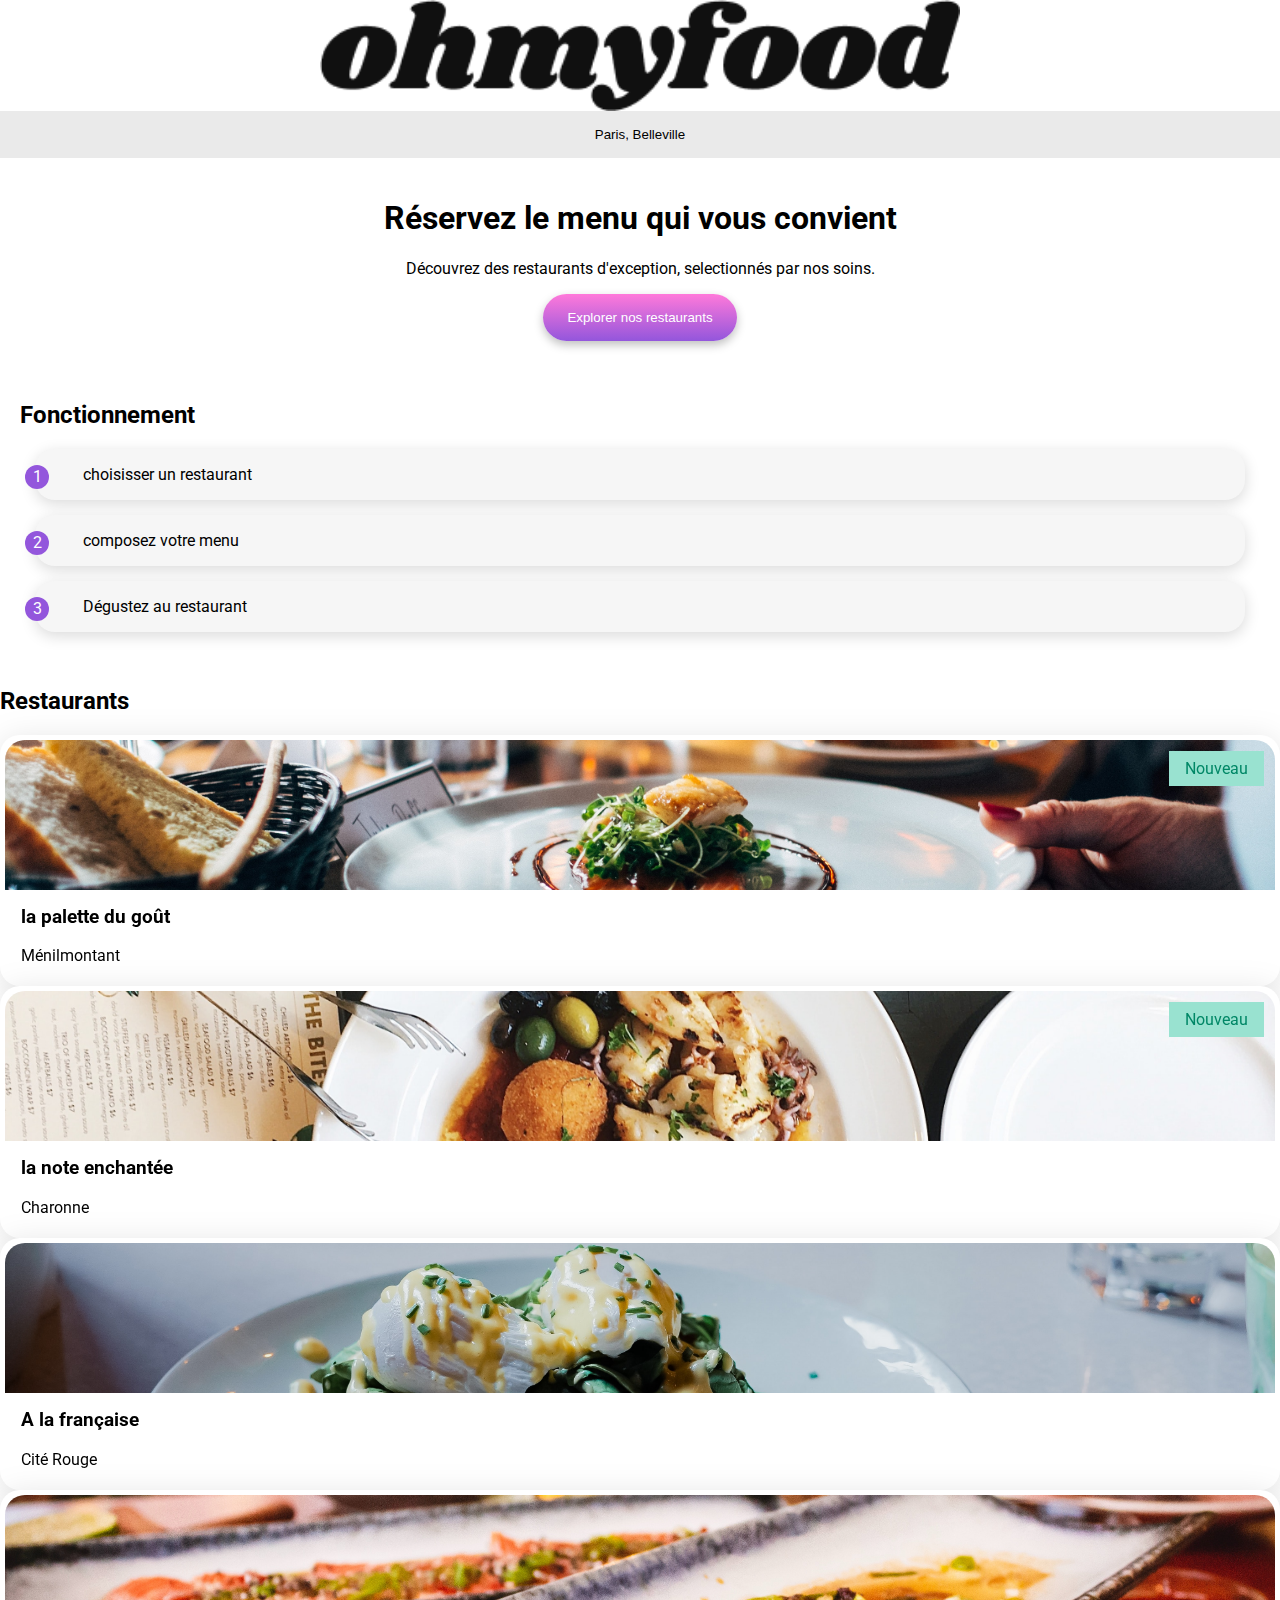
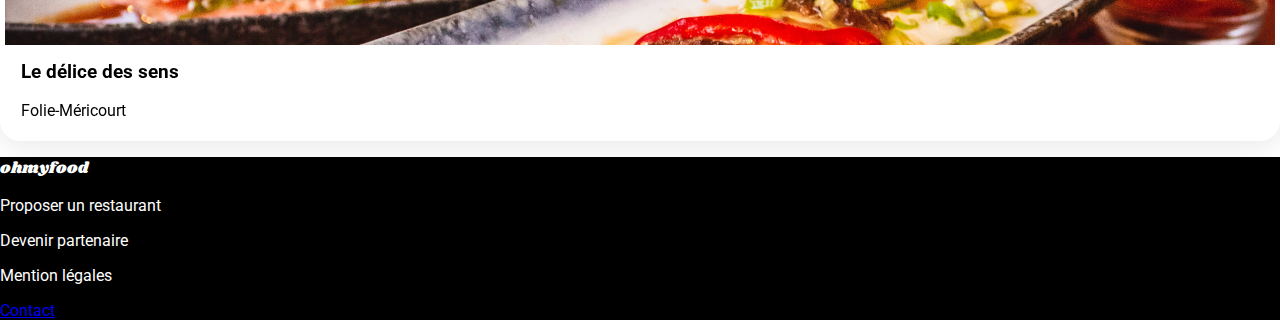
==== index.html @ 68e19426 "first commit" ====
<html lang="en">
<head>
    <meta charset="UTF-8">
    <meta name="viewport" content="width=device-width, initial-scale=1.0"> 
    <link rel="stylesheet" href="style.css">
    <link rel="stylesheet" href="https://cdnjs.cloudflare.com/ajax/libs/font-awesome/6.2.1/css/all.min.css"
        integrity="sha512-MV7K8+y+gLIBoVD59lQIYicR65iaqukzvf/nwasF0nqhPay5w/9lJmVM2hMDcnK1OnMGCdVK+iQrJ7lzPJQd1w=="
        crossorigin="anonymous" referrerpolicy="no-referrer">
    <link rel="preconnect" href="https://fonts.googleapis.com">
    <link rel="preconnect" href="https://fonts.gstatic.com" crossorigin>
    <link href="https://fonts.googleapis.com/css2?family=Prata&family=Roboto:wght@300;400;500;700&display=swap" rel="stylesheet">
    <link href="https://fonts.googleapis.com/css2?family=Raleway:wght@100&family=Shrikhand&display=swap" rel="stylesheet">
    <title>Document</title>
</head>
<body>
    <header>
        <nav>
            <div class="content-logo">
                <img src="./images/logo/ohmyfood.png" alt="logo">
            </div>
        </nav>
    </header>
    <main>
        <div class="content-map">
            <span class="container-map">
                <i class="fa-solid fa-location-dot"></i>
            </span>
            <input type="text" name="text" class="search" value="Paris, Belleville">
        </div>
        <section class="section-booking">
            <h1 class="Réservez">Réservez le menu qui vous convient</h1>
            <p class="Découvrez">Découvrez des restaurants d'exception, selectionnés par nos soins.</p>
            <button>
                Explorer nos restaurants
            </button>
        </section>
        <section class="section-fonction">
            <h2>Fonctionnement</h2>
            <div class="fonction">
                <span class="cercle">1</span>
                <i class="fa-sharp fa-solid fa-mobile-screen-button"></i>
                choisisser un restaurant
            </div>
            <div class="fonction">
                <span class="cercle">2</span>
                <i class="fa-solid fa-list"></i>
                composez votre menu
            </div>
            <div class="fonction">
                <span class="cercle">3</span>
                <i class="fa-solid fa-store"></i>
                Dégustez au restaurant
            </div>
        </section>
        <div>
            <h2>Restaurants</h2>
            <div class="contener-card">
                <article class="card">
                    <a href="palette-gout.html">
                        <img src="./images/restaurants/jay-wennington-N_Y88TWmGwA-unsplash.jpg" alt="photo d'un plat dans une assiette ronde">
                    </a>
                    <span class="new">Nouveau</span>
                    <div class="card-content">
                        <div class="card-txt">
                            <h3 class="card-title">la palette du goût</h3>
                            <p class="card-subtitle">Ménilmontant</p>
                        </div>
                        <div class="card-icon">
                            <i class="fa-regular fa-heart"></i>
                        </div>
                    </div>
                </article>
                <article class="card">
                    <a href="la-note-enchantée.html">
                        <img src="./images/restaurants/stil-u2Lp8tXIcjw-unsplash.jpg" alt="plat dans une assiette blanche">
                        <span class="new">Nouveau</span>
                    </a>
                    <div class="card-content">
                        <div class="card-txt">
                            <h3 class="card-title">la note enchantée</h3>
                            <p class="card-subtitle">Charonne</p>
                        </div>
                        <div class="card-icon">
                            <i class="fa-regular fa-heart"></i>
                        </div>
                    </div>
                </article>
                <article class="card">
                    <a href="Ala-française.html">
                        <img src="./images/restaurants/toa-heftiba-DQKerTsQwi0-unsplash.jpg" alt="plat dans une assiette grise">
                    </a>
                    <div class="card-content">
                        <div class="card-txt">
                            <h3 class="card-title">A la française</h3>
                            <p class="card-subtitle">Cité Rouge</p>
                        </div>
                        <div class="card-icon">
                            <i class="fa-regular fa-heart"></i>
                        </div>
                    </div>
                </article>
                <article class="card">
                    <a href="le-delice-des-sens.html">
                        <img src="./images/restaurants/louis-hansel-shotsoflouis-qNBGVyOCY8Q-unsplash.jpg" alt="plat dans une assiette en rectangle">
                    </a>
                    <div class="card-content">
                        <div class="card-txt">
                            <h3 class="card-title">Le délice des sens</h3>
                            <p class="card-subtitle">Folie-Méricourt</p>
                        </div>
                        <div class="card-icon">
                            <i class="fa-regular fa-heart"></i>
                        </div>
                    </div>
                </article>
            </div>
        </div>
        <div class="center">
            <div class="wave"></div>
            <div class="wave"></div>
            <div class="wave"></div>
            <div class="wave"></div>
            <div class="wave"></div>
            <div class="wave"></div>
            <div class="wave"></div>
            <div class="wave"></div>
            <div class="wave"></div>
            <div class="wave"></div>
        </div>
    </main>
    <footer class="footer">
        <div class="foot-logo">
            <p class="logo">ohmyfood</p>
            <p>Proposer un restaurant</p>
            <p>Devenir partenaire</p>
            <p>Mention légales</p>
            <a href="mailto:contact@ohmyfood.com">Contact</a>
        </div>
    </footer>
</body>
</html>
---- style.css ----
/*****header******/
body {
    margin: 0;
    padding: 0;
    font-family: 'Prata', serif;
    font-family: 'Roboto', sans-serif;
}
img {
    width: 50%;
    text-align: center;
}
input.search {
    margin: 15px 8px;
    text-align: center;
    border: none;
    background-color: #EAEAEA;
    color: black;
    width: 120px;
}  

.content-logo {
    text-align: center;
}

.content-map {
    background-color: #EAEAEA;
    text-align: center;
}

.section-booking {
    padding: 20px;
    text-align: center;
}

.section-booking button {
    background: rgb(147,86,220);
    background: linear-gradient(360deg, rgba(147,86,220,1) 0%, rgba(255,121,218,1) 100%);
    color: white;
    padding: 16px 24px;
    border-radius: 25px;
    border: none;
    box-shadow: 0px 4px 10px 0px #00000040;
}

.section-fonction {
    padding: 20px;
}


.fonction {
    border: none;
    border-radius: 20px;
    margin: 15px;
    position: relative;
    padding: 16px;
    background: #F6F6F6;
    box-shadow: 0px 4px 15px 0px #00000026;
}



.fonction i {
    margin-left: 16px;
    margin-right: 16px;
    color: #7E7E7E;
    ;
}
.fonction:hover i {
    color: #9356DC;
}

.cercle {
    display: inline-block;
    height: 24px;
    width: 24px;
    background-color: #9356DC;
    color: white;
    text-align: center;
    line-height: 24px;
    border-radius: 100%;
    position: absolute;
    left: -10px;
}

.card  {
    background-color: white;
    border-radius: 20px;
    padding: 5px;
    filter: drop-shadow(0px 3px 15px rgba(0, 0, 0, 0.1));
    position: relative;
}

.card .new {
    position: absolute;
    top: 16px;
    right: 16px;
    background-color: #99E2D0;
    display: inline-block;
    color: #008766;
    padding: 8px 16px;
}
.card img {
    width: 100%;
    height: 150px;
    border-radius: 20px 20px 0px 0px;
    object-fit: cover;
}
.card-content {
    display:flex;
    justify-content: space-between;
    padding: 16px;
}

.card-txt h3 {
    margin-top: 0;
}

.card-txt p {
    margin: 0;
}

.card-icon {
    display: flex;
    align-items: center;
}

.card-icon i:hover {
    font-weight: 600;
    background: rgb(147,86,220);
    background: linear-gradient(180deg, rgba(147,86,220,1) 0%, rgba(255,121,218,1) 100%);
    color: transparent;
    background-clip: text;
    -webkit-background-clip: text;
}

.footer {
    background-color: black;
    color: white;
}

.logo {
    font-family: 'Raleway', sans-serif;
    font-family: 'Shrikhand', cursive; 
}

/* TABLETTE */



/******DESKTOP*****/

/** loader **/

.center {
    position: fixed;
    top: 0;
    height: 100vh;
    width: 100%;
    display: flex;
    justify-content: center;
    align-items: center;
    background: rgba(0, 0, 0, 0.251);
    visibility: hidden;
    animation: loading 3s;
}
.wave {
    width: 10px;
    height: 100px;
    background: linear-gradient(45deg, rgba(147,86,220,1) 0%, rgba(255,121,218,1) 100%);
    margin: 10px;
    animation: wave 1s linear infinite;
    border-radius: 20px;
}
  .wave:nth-child(2) {
    animation-delay: 0.1s;
  }
  .wave:nth-child(3) {
    animation-delay: 0.2s;
  }
  .wave:nth-child(4) {
    animation-delay: 0.3s;
  }
  .wave:nth-child(5) {
    animation-delay: 0.4s;
  }
  .wave:nth-child(6) {
    animation-delay: 0.5s;
  }
  .wave:nth-child(7) {
    animation-delay: 0.6s;
  }
  .wave:nth-child(8) {
    animation-delay: 0.7s;
  }
  .wave:nth-child(9) {
    animation-delay: 0.8s;
  }
  .wave:nth-child(10) {
    animation-delay: 0.9s;
  }
  
  @keyframes wave {
    0% {
      transform: scale(0);
    }
    50% {
      transform: scale(1);
    }
    100% {
      transform: scale(0);
    }
}

@keyframes loading {
    0% {
        visibility: visible;
    }
}
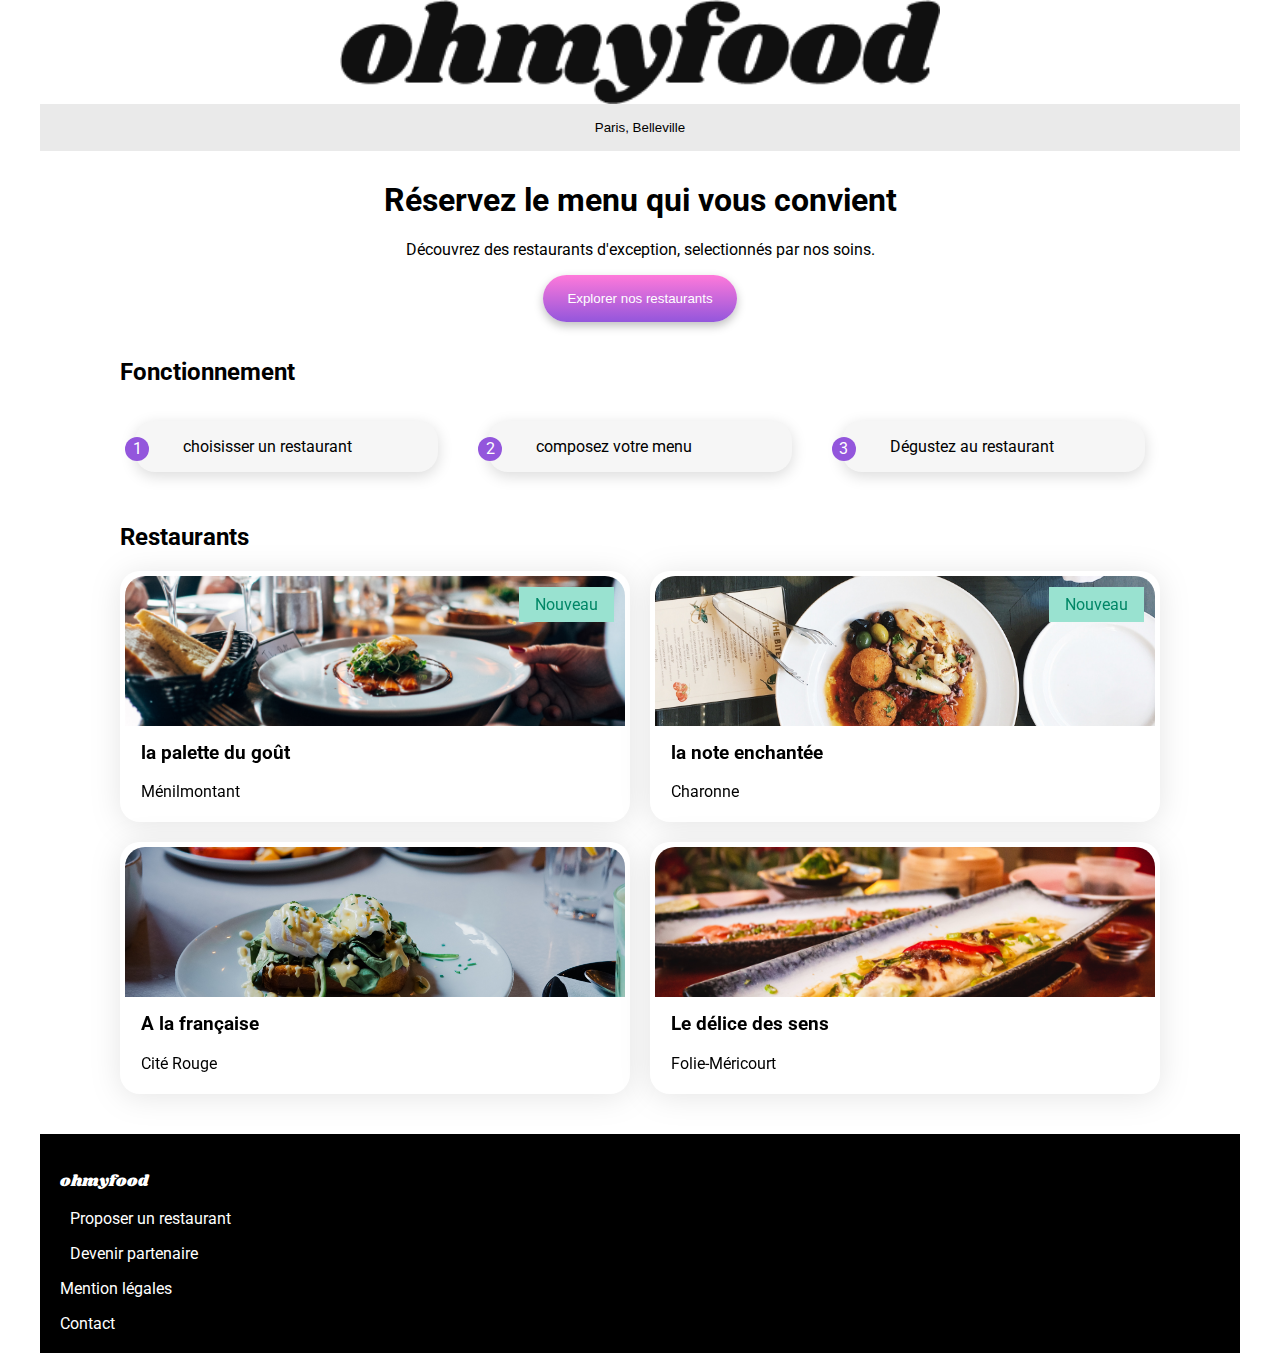
==== commit 3d7f57d4: "version desktop" ====
--- a/index.html
+++ b/index.html
@@ -36,23 +36,25 @@
         </section>
         <section class="section-fonction">
             <h2>Fonctionnement</h2>
-            <div class="fonction">
-                <span class="cercle">1</span>
-                <i class="fa-sharp fa-solid fa-mobile-screen-button"></i>
-                choisisser un restaurant
-            </div>
-            <div class="fonction">
-                <span class="cercle">2</span>
-                <i class="fa-solid fa-list"></i>
-                composez votre menu
-            </div>
-            <div class="fonction">
-                <span class="cercle">3</span>
-                <i class="fa-solid fa-store"></i>
-                Dégustez au restaurant
+            <div class="content-fonction">
+                <div class="fonction">
+                    <span class="cercle">1</span>
+                    <i class="fa-sharp fa-solid fa-mobile-screen-button"></i>
+                    choisisser un restaurant
+                </div>
+                <div class="fonction">
+                    <span class="cercle">2</span>
+                    <i class="fa-solid fa-list"></i>
+                    composez votre menu
+                </div>
+                <div class="fonction">
+                    <span class="cercle">3</span>
+                    <i class="fa-solid fa-store"></i>
+                    Dégustez au restaurant
+                </div>
             </div>
         </section>
-        <div>
+        <section class="section-restaurant">
             <h2>Restaurants</h2>
             <div class="contener-card">
                 <article class="card">
@@ -114,7 +116,7 @@
                     </div>
                 </article>
             </div>
-        </div>
+        </section>
         <div class="center">
             <div class="wave"></div>
             <div class="wave"></div>
@@ -131,8 +133,8 @@
     <footer class="footer">
         <div class="foot-logo">
             <p class="logo">ohmyfood</p>
-            <p>Proposer un restaurant</p>
-            <p>Devenir partenaire</p>
+            <p><i class="fa-solid fa-utensils"></i>Proposer un restaurant</p>
+            <p><i class="fa-solid fa-handshake-angle"></i>Devenir partenaire</p>
             <p>Mention légales</p>
             <a href="mailto:contact@ohmyfood.com">Contact</a>
         </div>
--- a/style.css
+++ b/style.css
@@ -82,6 +82,9 @@
     left: -10px;
 }
 
+.section-restaurant {
+    padding: 20px;
+}
 .card  {
     background-color: white;
     border-radius: 20px;
@@ -136,8 +139,19 @@
 .footer {
     background-color: black;
     color: white;
-}
-
+    padding: 20px;
+}
+
+.footer i {
+    color: white;
+    margin-right: 10px;
+}
+
+
+.footer a {
+    color: white;
+    text-decoration: none;
+}
 .logo {
     font-family: 'Raleway', sans-serif;
     font-family: 'Shrikhand', cursive; 
@@ -215,4 +229,30 @@
     0% {
         visibility: visible;
     }
+}
+
+@media all and (min-width: 1024px) {
+    body {
+        max-width: 1200px;
+        margin: auto;
+    }
+    .content-fonction {
+        display: flex;
+        gap: 20px;
+    }
+
+    .fonction {
+        width: 100%;
+    }
+    .contener-card {
+        display: grid;
+        grid-template-columns: 1fr 1fr;
+        gap: 20px;
+    }
+    .section-booking, .section-fonction, .section-restaurant {
+        padding: 8px 80px;
+    }
+    .section-restaurant {
+        padding-bottom: 40px;
+    }
 }